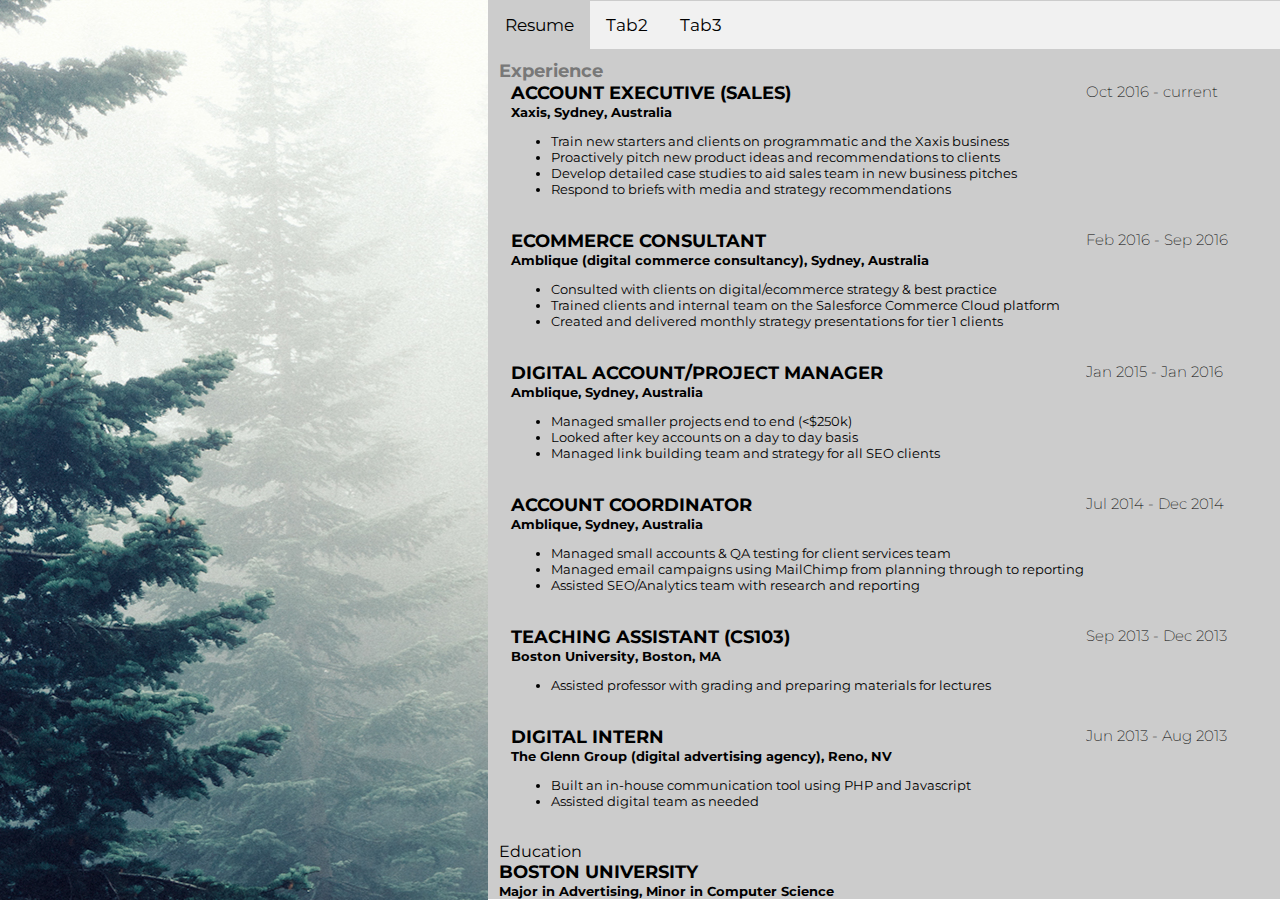
==== index.html @ 56df223a "added tabs and left fixed img" ====
<head>
  <link rel="stylesheet" type="text/css" href="css/tabstyle.css">
  <link href="https://fonts.googleapis.com/css?family=Montserrat:200,400" rel="stylesheet">
  <meta charset="utf-8">
  <!-- Always force latest IE rendering engine & Chrome Frame -->
  <meta http-equiv="X-UA-Compatible" content="IE=edge,chrome=1">

  <title>Lulu Yang</title>

  <meta http-equiv="cleartype" content="on">

  <!-- Responsive and mobile friendly stuff -->
  <meta name="HandheldFriendly" content="True">
  <meta name="MobileOptimized" content="320">
  <meta name="viewport" content="width=device-width, initial-scale=1.0">

  <!-- Stylesheets -->
  <link rel="stylesheet" href="css/col.css" media="all">
  <link rel="stylesheet" href="css/8cols.css" media="all">
  <link rel="stylesheet" href="css/style.css" media="all">
</head>

<body>

  <div class="col span_3_of_8">
  </div>

  <div class="col span_5_of_8">
    <ul class="tab">
      <li><a href="javascript:void(0)" class="tablinks" onclick="openCity(event, 'resume')" id="defaultOpen">Resume</a></li>
      <li><a href="javascript:void(0)" class="tablinks" onclick="openCity(event, 'social')">Tab2</a></li>
      <li><a href="javascript:void(0)" class="tablinks" onclick="openCity(event, 'about')">Tab3</a></li>
    </ul>

    <div id="resume" class="tabcontent">
      <h1>Experience</h1>
      <div class="col span_2_of_8">
        <span class="date">Oct 2016 - current</span>
      </div>
      <div class="col span_6_of_8">
        <h2>Account Executive (Sales)</h2>
        <h3><a href="https://www.xaxis.com">Xaxis</a>, Sydney, Australia</h3>
        <ul>
          <li>Train new starters and clients on programmatic and the Xaxis business</li>
          <li>Proactively pitch new product ideas and recommendations to clients</li>
          <li>Develop detailed case studies to aid sales team in new business pitches</li>
          <li>Respond to briefs with media and strategy recommendations</li>
        </ul>
      </div>

      <div id="social" class="tabcontent">
        <h3>Tab2</h3>
        <p>social is the capital of France.</p> 
      </div>

      <div id="about" class="tabcontent">
        <h3>Tab3</h3>
        <p>about is the capital of Japan.</p>
      </div>

      <div class="col span_2_of_8">
        <span class="date">Feb 2016 - Sep 2016</span>
      </div>
      <div class="col span_6_of_8">
        <h2>Ecommerce Consultant</h2>
        <h3><a href="http://amblique.com/">Amblique</a> (digital commerce consultancy), Sydney, Australia</h3>
        <ul>
          <li>Consulted with clients on digital/ecommerce strategy & best practice</li>
          <li>Trained clients and internal team on the Salesforce Commerce Cloud platform</li>
          <li>Created and delivered monthly strategy presentations for tier 1 clients</li>
        </ul>
      </div>

      <div class="col span_2_of_8">
        <span class="date">Jan 2015 - Jan 2016</span>
      </div>
      <div class="col span_6_of_8">
        <h2>Digital Account/Project Manager</h2>
        <h3><a href="http://amblique.com/">Amblique</a>, Sydney, Australia</h3>
        <ul>
          <li>Managed smaller projects end to end (<$250k)</li>
          <li>Looked after key accounts on a day to day basis</li>
          <li>Managed link building team and strategy for all SEO clients</li>
        </ul>
      </div>

      <div class="col span_2_of_8">
        <span class ="date">Jul 2014 - Dec 2014</span>
      </div>
      <div class="col span_6_of_8">
        <h2>Account Coordinator</h2>
        <h3><a href="http://amblique.com/">Amblique</a>, Sydney, Australia</h3>
        <ul>
          <li>Managed small accounts & QA testing for client services team</li>
          <li>Managed email campaigns using MailChimp from planning through to reporting</li>
          <li>Assisted SEO/Analytics team with research and reporting</li>
        </ul>
      </div>

      <div class="col span_2_of_8">
        <span class ="date">Sep 2013 - Dec 2013</span>
      </div>
      <div class="col span_6_of_8">
        <h2>Teaching Assistant (CS103)</h2>
        <h3>Boston University, Boston, MA</h3>
        <ul>
          <li>Assisted professor with grading and preparing materials for lectures</li>
        </ul>
      </div>

      <div class="col span_2_of_8">
        <span class ="date">Jun 2013 - Aug 2013 </span>
      </div>
      <div class="col span_6_of_8">
        <h2>Digital Intern</h2>
        <h3><a href="http://theglenngroup.com/">The Glenn Group</a> (digital advertising agency), Reno, NV</h3>
        <ul>
          <li>Built an in-house communication tool using PHP and Javascript</li>
          <li>Assisted digital team as needed</li>
        </ul>
      </div>

      Education
      <div class="col span_8_of_8">
        <h2>Boston University</h2>
        <h3>Major in Advertising, Minor in Computer Science</h3>
      </div>

    </div>
  </div>
  
  <script>
// Get the element with id="defaultOpen" and click on it
document.getElementById("defaultOpen").click();

function openCity(evt, cityName) {
    // Declare all variables
    var i, tabcontent, tablinks;

    // Get all elements with class="tabcontent" and hide them
    tabcontent = document.getElementsByClassName("tabcontent");
    for (i = 0; i < tabcontent.length; i++) {
      tabcontent[i].style.display = "none";
    }

    // Get all elements with class="tablinks" and remove the class "active"
    tablinks = document.getElementsByClassName("tablinks");
    for (i = 0; i < tablinks.length; i++) {
      tablinks[i].className = tablinks[i].className.replace(" active", "");
    }

    // Show the current tab, and add an "active" class to the link that opened the tab
    document.getElementById(cityName).style.display = "block";
    evt.currentTarget.className += " active";
  }
  </script>
</body>
---- css/tabstyle.css ----
/* Style the list */

.tab {
    margin:auto;
    position:fixed;
    width: 100%;
}

ul.tab {
    list-style-type: none;
    margin: 0;
    padding: 0;
    overflow: hidden;
    border: 1px solid #ccc;
    background-color: #f1f1f1;
}

/* Float the list items side by side */
ul.tab li {float: left;}

/* Style the links inside the list items */
ul.tab li a {
    display: inline-block;
    color: black;
    text-align: center;
    padding: 14px 16px;
    text-decoration: none;
    transition: 0.3s;
    font-size: 17px;
}

/* Change background color of links on hover */
ul.tab li a:hover {background-color: #ddd;}

/* Create an active/current tablink class */
ul.tab li a:focus, .active {background-color: #ccc;}

/* Style the tab content */
.tabcontent {
    display: none;
    border: 1px solid #ccc;
    border-top: none;
    margin: 60px 10px 10px 10px;
}
---- css/col.css ----
/*  SECTIONS  ============================================================================= */

.section {
	clear: both;
	padding: 0px;
	margin: 0px;
}

/*  GROUPING  ============================================================================= */


.group:before,
.group:after {
    content:"";
    display:table;
}
.group:after {
    clear:both;
}
.group {
    zoom:1; /* For IE 6/7 (trigger hasLayout) */
}

/*  GRID COLUMN SETUP   ==================================================================== */

.col {
	display: block;
	float:right;
}

.col:first-child { margin-left: 0; } /* all browsers except IE6 and lower */


/*  REMOVE MARGINS AS ALL GO FULL WIDTH AT 480 PIXELS */

@media only screen and (max-width: 768px) {
	.col { 
		margin: 0%;
	}
}
---- css/8cols.css ----
/*  GRID OF EIGHT   ============================================================================= */

	
.span_8_of_8 {
	width: 100%;
}

.span_7_of_8 {
	width: 87.3%; 
}

.span_6_of_8 {
	width: 74.6%; 
}

.span_5_of_8 {
	width: 61.9%; 
}

.span_4_of_8 {
	width: 49.2%; 
}

.span_3_of_8 {
	width: 38.1%;
}

.span_2_of_8 {
	width: 23.8%; 
}

.span_1_of_8 {
	width: 11.1%; 
}


/*  GO FULL WIDTH AT LESS THAN 480 PIXELS */

@media only screen and (max-width: 768px) {
	.span_8_of_8 {
		width: 100%; 
	}
	.span_7_of_8 {
		width: 100%; 
	}
	.span_6_of_8 {
		width: 100%; 
	}
	.span_5_of_8 {
		width: 100%; 
	}
	.span_4_of_8 {
		width: 100%; 
	}
	.span_3_of_8 {
		width: 100%; 
	}
	.span_2_of_8 {
		width: 100%; 
	}
	.span_1_of_8 {
		width: 100%; 
	}
}
---- css/style.css ----
html {
		box-sizing: border-box;
	}

	*, *:before, *:after {
		box-sizing: inherit;
	}

	body {
		font-family: 'Montserrat', sans-serif;
		margin:0;
	}

	h1 {
		font-size: 18px;
		color: #787878;
		margin: 0 0 0 0;
	}

	h2 {
		font-size: 18px;
		text-transform: uppercase;
		padding: 0;
		margin: 0;
	}

	h3 {
		font-size: 13px;
		padding: 0;
		margin: 0;
	}

	span.date {
		font-weight: 200;
		font-size: 15px;
	}

	.row { width 100%; }

	ul {
		font-size: 13px;
	}

	a,a:visited {
		color:#000;
		text-decoration: none;
	}

	a:hover {
		color: #E69739;
	}

	.col {
		background: #ccc;
	} 
	
	div.col.span_6_of_8 {
		margin-bottom: 20px;
	}

	div.col.span_3_of_8 {
		position: fixed;
		height: 100vh;
		background-image: url(forest.jpg);
	}

	@media only screen and (max-width: 768px) {
		div.col.span_3_of_8 {
			position: static;
			height: 50vh;
			background-image: url(forest.jpg);
		}

		div.col.span_2_of_8 {
			float: right;
		}

		.tab {
			position:absolute;
		}

	}
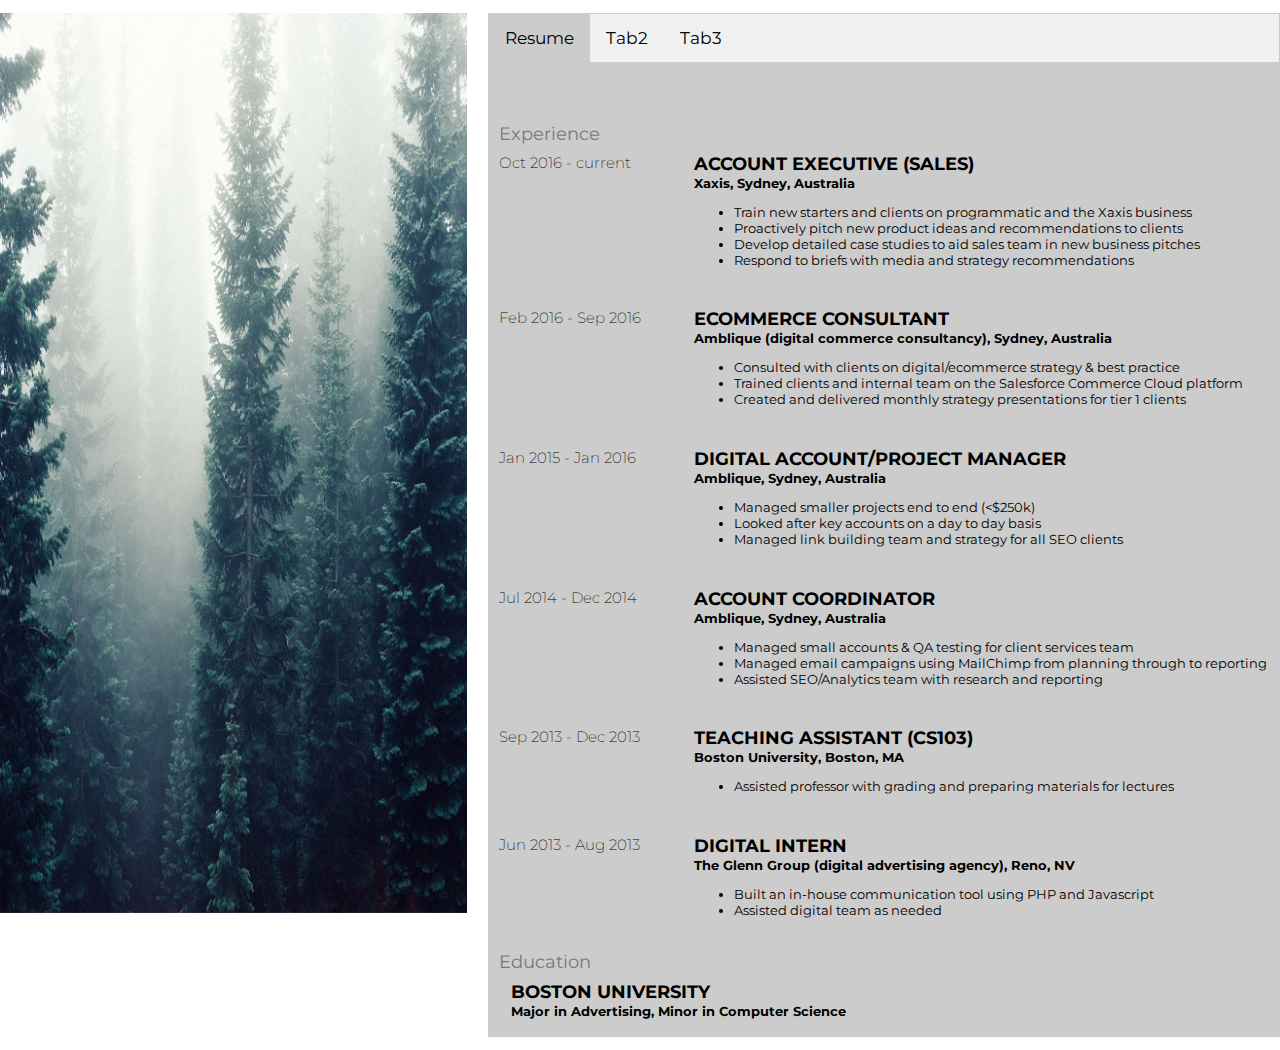
==== commit f621d037: "- Removed duplicate 8cols.css - Added the 'section group' to new divs to wrap the columns with "row"" ====
--- a/index.html
+++ b/index.html
@@ -22,109 +22,137 @@
 
 <body>
 
-  <div class="col span_3_of_8">
-  </div>
+  <div class="section group">
+    <div class="col span_3_of_8">
+      <div class="fixed-content">
+        <img class="fixed-content" src="css/forest.jpg">
+      </div>
+    </div>
 
-  <div class="col span_5_of_8">
-    <ul class="tab">
-      <li><a href="javascript:void(0)" class="tablinks" onclick="openCity(event, 'resume')" id="defaultOpen">Resume</a></li>
-      <li><a href="javascript:void(0)" class="tablinks" onclick="openCity(event, 'social')">Tab2</a></li>
-      <li><a href="javascript:void(0)" class="tablinks" onclick="openCity(event, 'about')">Tab3</a></li>
-    </ul>
 
-    <div id="resume" class="tabcontent">
-      <h1>Experience</h1>
-      <div class="col span_2_of_8">
-        <span class="date">Oct 2016 - current</span>
-      </div>
-      <div class="col span_6_of_8">
-        <h2>Account Executive (Sales)</h2>
-        <h3><a href="https://www.xaxis.com">Xaxis</a>, Sydney, Australia</h3>
-        <ul>
-          <li>Train new starters and clients on programmatic and the Xaxis business</li>
-          <li>Proactively pitch new product ideas and recommendations to clients</li>
-          <li>Develop detailed case studies to aid sales team in new business pitches</li>
-          <li>Respond to briefs with media and strategy recommendations</li>
+    <div class="col span_5_of_8">
+      <div class="section group">
+        <ul class="tab">
+          <li><a href="javascript:void(0)" class="tablinks" onclick="openCity(event, 'resume')" id="defaultOpen">Resume</a></li>
+          <li><a href="javascript:void(0)" class="tablinks" onclick="openCity(event, 'social')">Tab2</a></li>
+          <li><a href="javascript:void(0)" class="tablinks" onclick="openCity(event, 'about')">Tab3</a></li>
         </ul>
       </div>
 
-      <div id="social" class="tabcontent">
-        <h3>Tab2</h3>
-        <p>social is the capital of France.</p> 
+      <div id="resume" class="tabcontent">
+
+        <div class="section group">
+          <span class="heading">Experience</span>
+        </div>
+
+        <div class="section group">
+          <div class="col span_2_of_8">
+            <span class="date">Oct 2016 - current</span>
+          </div>
+          <div class="col span_6_of_8">
+            <h2>Account Executive (Sales)</h2>
+            <h3><a href="https://www.xaxis.com">Xaxis</a>, Sydney, Australia</h3>
+            <ul>
+              <li>Train new starters and clients on programmatic and the Xaxis business</li>
+              <li>Proactively pitch new product ideas and recommendations to clients</li>
+              <li>Develop detailed case studies to aid sales team in new business pitches</li>
+              <li>Respond to briefs with media and strategy recommendations</li>
+            </ul>
+          </div>
+        </div>
+
+        <div class="section group">
+          <div class="col span_2_of_8">
+            <span class="date">Feb 2016 - Sep 2016</span>
+          </div>
+          <div class="col span_6_of_8">
+            <h2>Ecommerce Consultant</h2>
+            <h3><a href="http://amblique.com/">Amblique</a> (digital commerce consultancy), Sydney, Australia</h3>
+            <ul>
+              <li>Consulted with clients on digital/ecommerce strategy & best practice</li>
+              <li>Trained clients and internal team on the Salesforce Commerce Cloud platform</li>
+              <li>Created and delivered monthly strategy presentations for tier 1 clients</li>
+            </ul>
+          </div>
+        </div>
+
+        <div class="section group">
+          <div class="col span_2_of_8">
+            <span class="date">Jan 2015 - Jan 2016</span>
+          </div>
+          <div class="col span_6_of_8">
+            <h2>Digital Account/Project Manager</h2>
+            <h3><a href="http://amblique.com/">Amblique</a>, Sydney, Australia</h3>
+            <ul>
+              <li>Managed smaller projects end to end (<$250k)</li>
+              <li>Looked after key accounts on a day to day basis</li>
+              <li>Managed link building team and strategy for all SEO clients</li>
+            </ul>
+          </div>
+        </div>
+
+        <div class="section group">
+          <div class="col span_2_of_8">
+            <span class ="date">Jul 2014 - Dec 2014</span>
+          </div>
+          <div class="col span_6_of_8">
+            <h2>Account Coordinator</h2>
+            <h3><a href="http://amblique.com/">Amblique</a>, Sydney, Australia</h3>
+            <ul>
+              <li>Managed small accounts & QA testing for client services team</li>
+              <li>Managed email campaigns using MailChimp from planning through to reporting</li>
+              <li>Assisted SEO/Analytics team with research and reporting</li>
+            </ul>
+          </div>
+        </div>
+
+        <div class="section group">
+          <div class="col span_2_of_8">
+            <span class ="date">Sep 2013 - Dec 2013</span>
+          </div>
+          <div class="col span_6_of_8">
+            <h2>Teaching Assistant (CS103)</h2>
+            <h3>Boston University, Boston, MA</h3>
+            <ul>
+              <li>Assisted professor with grading and preparing materials for lectures</li>
+            </ul>
+          </div>
+        </div>
+
+        <div class="section group">
+          <div class="col span_2_of_8">
+            <span class ="date">Jun 2013 - Aug 2013 </span>
+          </div>
+          <div class="col span_6_of_8">
+            <h2>Digital Intern</h2>
+            <h3><a href="http://theglenngroup.com/">The Glenn Group</a> (digital advertising agency), Reno, NV</h3>
+            <ul>
+              <li>Built an in-house communication tool using PHP and Javascript</li>
+              <li>Assisted digital team as needed</li>
+            </ul>
+          </div
+        </div>
+
+         <div class="section group">
+          <span class="heading">Education</span>
+          <div class="col span_8_of_8">
+            <h2>Boston University</h2>
+            <h3>Major in Advertising, Minor in Computer Science</h3>
+          </div>
+        </div>
+
       </div>
+  	
+  	
+  	  <div id="social" class="section group tabcontent">
+    		<h3>Tab2</h3>
+    		<p>social is the capital of France.</p> 
+  	  </div>
 
-      <div id="about" class="tabcontent">
-        <h3>Tab3</h3>
-        <p>about is the capital of Japan.</p>
-      </div>
-
-      <div class="col span_2_of_8">
-        <span class="date">Feb 2016 - Sep 2016</span>
-      </div>
-      <div class="col span_6_of_8">
-        <h2>Ecommerce Consultant</h2>
-        <h3><a href="http://amblique.com/">Amblique</a> (digital commerce consultancy), Sydney, Australia</h3>
-        <ul>
-          <li>Consulted with clients on digital/ecommerce strategy & best practice</li>
-          <li>Trained clients and internal team on the Salesforce Commerce Cloud platform</li>
-          <li>Created and delivered monthly strategy presentations for tier 1 clients</li>
-        </ul>
-      </div>
-
-      <div class="col span_2_of_8">
-        <span class="date">Jan 2015 - Jan 2016</span>
-      </div>
-      <div class="col span_6_of_8">
-        <h2>Digital Account/Project Manager</h2>
-        <h3><a href="http://amblique.com/">Amblique</a>, Sydney, Australia</h3>
-        <ul>
-          <li>Managed smaller projects end to end (<$250k)</li>
-          <li>Looked after key accounts on a day to day basis</li>
-          <li>Managed link building team and strategy for all SEO clients</li>
-        </ul>
-      </div>
-
-      <div class="col span_2_of_8">
-        <span class ="date">Jul 2014 - Dec 2014</span>
-      </div>
-      <div class="col span_6_of_8">
-        <h2>Account Coordinator</h2>
-        <h3><a href="http://amblique.com/">Amblique</a>, Sydney, Australia</h3>
-        <ul>
-          <li>Managed small accounts & QA testing for client services team</li>
-          <li>Managed email campaigns using MailChimp from planning through to reporting</li>
-          <li>Assisted SEO/Analytics team with research and reporting</li>
-        </ul>
-      </div>
-
-      <div class="col span_2_of_8">
-        <span class ="date">Sep 2013 - Dec 2013</span>
-      </div>
-      <div class="col span_6_of_8">
-        <h2>Teaching Assistant (CS103)</h2>
-        <h3>Boston University, Boston, MA</h3>
-        <ul>
-          <li>Assisted professor with grading and preparing materials for lectures</li>
-        </ul>
-      </div>
-
-      <div class="col span_2_of_8">
-        <span class ="date">Jun 2013 - Aug 2013 </span>
-      </div>
-      <div class="col span_6_of_8">
-        <h2>Digital Intern</h2>
-        <h3><a href="http://theglenngroup.com/">The Glenn Group</a> (digital advertising agency), Reno, NV</h3>
-        <ul>
-          <li>Built an in-house communication tool using PHP and Javascript</li>
-          <li>Assisted digital team as needed</li>
-        </ul>
-      </div>
-
-      Education
-      <div class="col span_8_of_8">
-        <h2>Boston University</h2>
-        <h3>Major in Advertising, Minor in Computer Science</h3>
-      </div>
+  	  <div id="about" class="section group tabcontent">
+    		<h3>Tab3</h3>
+    		<p>about is the capital of Japan.</p>
+  	  </div>
 
     </div>
   </div>
--- a/css/col.css
+++ b/css/col.css
@@ -26,16 +26,17 @@
 
 .col {
 	display: block;
-	float:right;
+	float:left;
+	margin: 1% 0 1% 1.6%;
 }
 
 .col:first-child { margin-left: 0; } /* all browsers except IE6 and lower */
 
 
-/*  REMOVE MARGINS AS ALL GO FULL WIDTH AT 480 PIXELS */
+/*  REMOVE MARGINS AS ALL GO FULL WIDTH AT 768 PIXELS */
 
 @media only screen and (max-width: 768px) {
 	.col { 
-		margin: 0%;
+		margin: 1% 0 1% 0%;
 	}
 }--- a/css/8cols.css
+++ b/css/8cols.css
@@ -22,7 +22,7 @@
 }
 
 .span_3_of_8 {
-	width: 38.1%;
+	width: 36.5%;
 }
 
 .span_2_of_8 {
@@ -34,7 +34,7 @@
 }
 
 
-/*  GO FULL WIDTH AT LESS THAN 480 PIXELS */
+/*  GO FULL WIDTH AT LESS THAN 768 PIXELS */
 
 @media only screen and (max-width: 768px) {
 	.span_8_of_8 {
--- a/css/style.css
+++ b/css/style.css
@@ -11,7 +11,7 @@
 		margin:0;
 	}
 
-	h1 {
+	.heading {
 		font-size: 18px;
 		color: #787878;
 		margin: 0 0 0 0;
@@ -58,17 +58,19 @@
 		margin-bottom: 20px;
 	}
 
-	div.col.span_3_of_8 {
-		position: fixed;
+	.fixed-content { 
+		position: fixed; 
+		width: 36.5%;
 		height: 100vh;
-		background-image: url(forest.jpg);
 	}
 
+	.tab { position:relative; }
+
 	@media only screen and (max-width: 768px) {
-		div.col.span_3_of_8 {
+		.fixed-content {
 			position: static;
 			height: 50vh;
-			background-image: url(forest.jpg);
+			width: 100%;
 		}
 
 		div.col.span_2_of_8 {
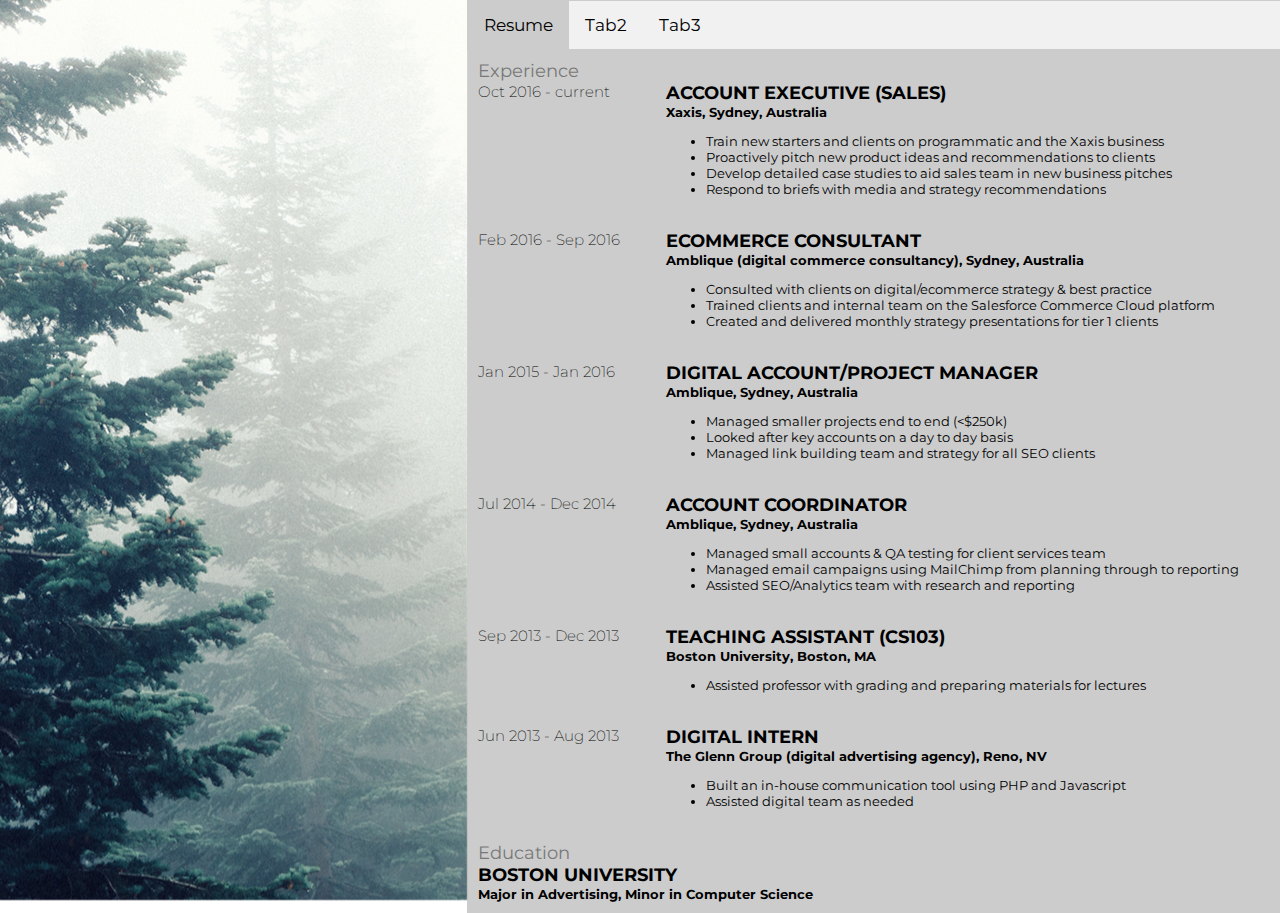
==== commit 8bae630f: "- Removed margins and overriding the grid width for col spans of 3 and 8 so content covers entire pa" ====
--- a/index.html
+++ b/index.html
@@ -24,9 +24,8 @@
 
   <div class="section group">
     <div class="col span_3_of_8">
-      <div class="fixed-content">
-        <img class="fixed-content" src="css/forest.jpg">
-      </div>
+	  <div style="padding:0.1px;"></div>	
+      <div class="fixed-content"></div>
     </div>
 
 
--- a/css/style.css
+++ b/css/style.css
@@ -52,9 +52,18 @@
 
 	.col {
 		background: #ccc;
+		margin: 0;
 	} 
 	
-	div.col.span_6_of_8 {
+	.col.span_3_of_8 {
+		width: 36.5%;
+	}
+	
+	.col.span_5_of_8 {
+		width: 63.5%;;
+	}
+	
+	.col.span_6_of_8 {
 		margin-bottom: 20px;
 	}
 
@@ -62,23 +71,16 @@
 		position: fixed; 
 		width: 36.5%;
 		height: 100vh;
+		background-image: url('forest.jpg');
 	}
-
-	.tab { position:relative; }
 
 	@media only screen and (max-width: 768px) {
 		.fixed-content {
-			position: static;
+			
 			height: 50vh;
 			width: 100%;
+			background-image: url('forest.jpg');
 		}
 
-		div.col.span_2_of_8 {
-			float: right;
-		}
-
-		.tab {
-			position:absolute;
-		}
-
+		.tab { position:relative; }
 	}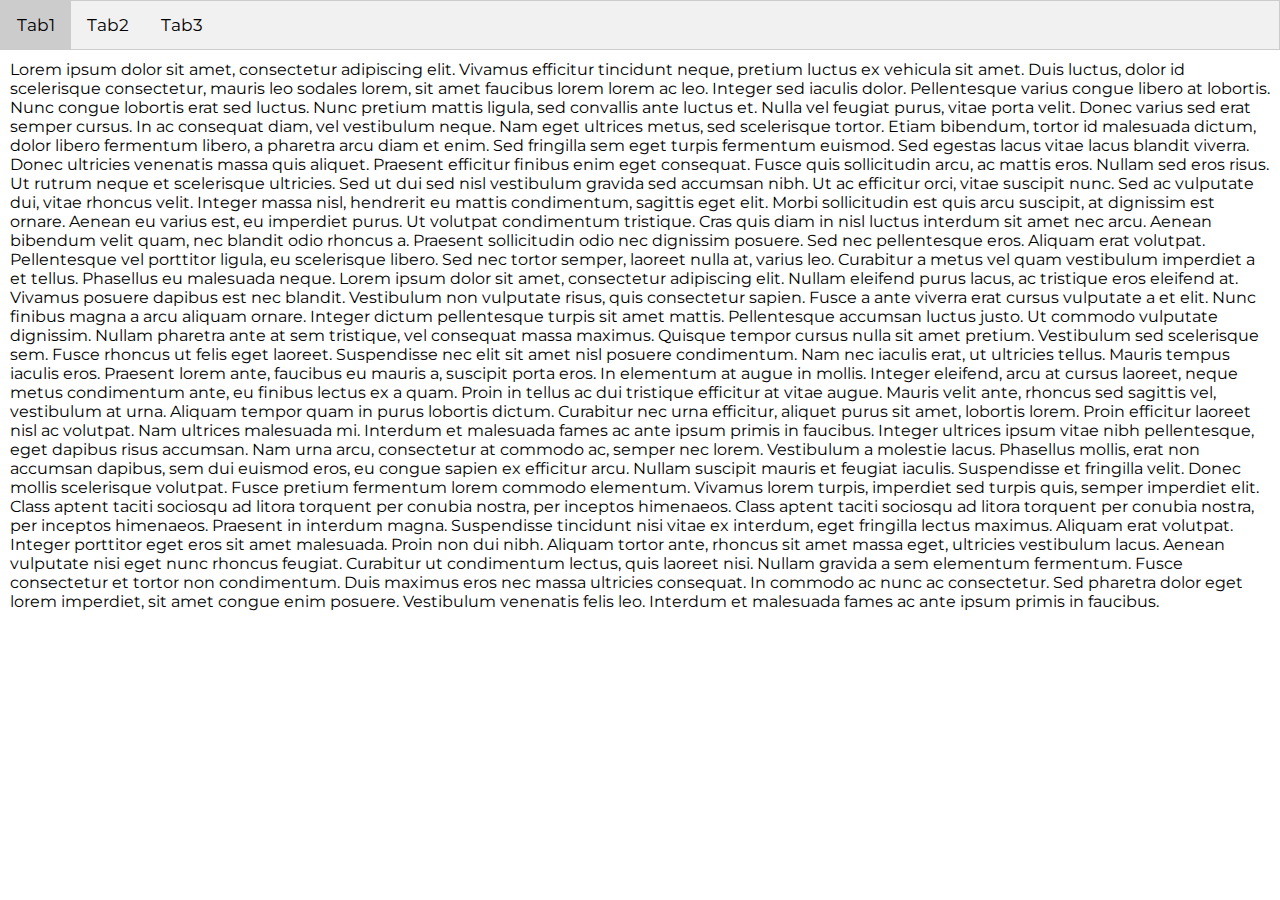
==== commit a5f81abf: "removed responsive grid" ====
--- a/index.html
+++ b/index.html
@@ -1,11 +1,9 @@
 <head>
-  <link rel="stylesheet" type="text/css" href="css/tabstyle.css">
+  <title>Lulu Yang</title>
   <link href="https://fonts.googleapis.com/css?family=Montserrat:200,400" rel="stylesheet">
   <meta charset="utf-8">
   <!-- Always force latest IE rendering engine & Chrome Frame -->
   <meta http-equiv="X-UA-Compatible" content="IE=edge,chrome=1">
-
-  <title>Lulu Yang</title>
 
   <meta http-equiv="cleartype" content="on">
 
@@ -15,147 +13,55 @@
   <meta name="viewport" content="width=device-width, initial-scale=1.0">
 
   <!-- Stylesheets -->
-  <link rel="stylesheet" href="css/col.css" media="all">
-  <link rel="stylesheet" href="css/8cols.css" media="all">
+  <link rel="stylesheet" type="text/css" href="css/tabstyle.css">
   <link rel="stylesheet" href="css/style.css" media="all">
 </head>
 
 <body>
-
-  <div class="section group">
-    <div class="col span_3_of_8">
-	  <div style="padding:0.1px;"></div>	
-      <div class="fixed-content"></div>
+  <div class="container">
+    <div class="fixed-content-left">
     </div>
 
-
-    <div class="col span_5_of_8">
-      <div class="section group">
-        <ul class="tab">
-          <li><a href="javascript:void(0)" class="tablinks" onclick="openCity(event, 'resume')" id="defaultOpen">Resume</a></li>
-          <li><a href="javascript:void(0)" class="tablinks" onclick="openCity(event, 'social')">Tab2</a></li>
-          <li><a href="javascript:void(0)" class="tablinks" onclick="openCity(event, 'about')">Tab3</a></li>
-        </ul>
-      </div>
+    <div class="content-right">
+      <ul class="tab">
+        <li><a href="javascript:void(0)" class="tablinks" onclick="openCity(event, 'resume')" id="defaultOpen">Tab1</a></li>
+        <li><a href="javascript:void(0)" class="tablinks" onclick="openCity(event, 'social')">Tab2</a></li>
+        <li><a href="javascript:void(0)" class="tablinks" onclick="openCity(event, 'about')">Tab3</a></li>
+      </ul>
 
       <div id="resume" class="tabcontent">
 
-        <div class="section group">
-          <span class="heading">Experience</span>
-        </div>
+        Lorem ipsum dolor sit amet, consectetur adipiscing elit. Vivamus efficitur tincidunt neque, pretium luctus ex vehicula sit amet. Duis luctus, dolor id scelerisque consectetur, mauris leo sodales lorem, sit amet faucibus lorem lorem ac leo. Integer sed iaculis dolor. Pellentesque varius congue libero at lobortis. Nunc congue lobortis erat sed luctus. Nunc pretium mattis ligula, sed convallis ante luctus et. Nulla vel feugiat purus, vitae porta velit. Donec varius sed erat semper cursus. In ac consequat diam, vel vestibulum neque. Nam eget ultrices metus, sed scelerisque tortor. Etiam bibendum, tortor id malesuada dictum, dolor libero fermentum libero, a pharetra arcu diam et enim. Sed fringilla sem eget turpis fermentum euismod. Sed egestas lacus vitae lacus blandit viverra. Donec ultricies venenatis massa quis aliquet.
 
-        <div class="section group">
-          <div class="col span_2_of_8">
-            <span class="date">Oct 2016 - current</span>
-          </div>
-          <div class="col span_6_of_8">
-            <h2>Account Executive (Sales)</h2>
-            <h3><a href="https://www.xaxis.com">Xaxis</a>, Sydney, Australia</h3>
-            <ul>
-              <li>Train new starters and clients on programmatic and the Xaxis business</li>
-              <li>Proactively pitch new product ideas and recommendations to clients</li>
-              <li>Develop detailed case studies to aid sales team in new business pitches</li>
-              <li>Respond to briefs with media and strategy recommendations</li>
-            </ul>
-          </div>
-        </div>
+        Praesent efficitur finibus enim eget consequat. Fusce quis sollicitudin arcu, ac mattis eros. Nullam sed eros risus. Ut rutrum neque et scelerisque ultricies. Sed ut dui sed nisl vestibulum gravida sed accumsan nibh. Ut ac efficitur orci, vitae suscipit nunc. Sed ac vulputate dui, vitae rhoncus velit.
 
-        <div class="section group">
-          <div class="col span_2_of_8">
-            <span class="date">Feb 2016 - Sep 2016</span>
-          </div>
-          <div class="col span_6_of_8">
-            <h2>Ecommerce Consultant</h2>
-            <h3><a href="http://amblique.com/">Amblique</a> (digital commerce consultancy), Sydney, Australia</h3>
-            <ul>
-              <li>Consulted with clients on digital/ecommerce strategy & best practice</li>
-              <li>Trained clients and internal team on the Salesforce Commerce Cloud platform</li>
-              <li>Created and delivered monthly strategy presentations for tier 1 clients</li>
-            </ul>
-          </div>
-        </div>
+        Integer massa nisl, hendrerit eu mattis condimentum, sagittis eget elit. Morbi sollicitudin est quis arcu suscipit, at dignissim est ornare. Aenean eu varius est, eu imperdiet purus. Ut volutpat condimentum tristique. Cras quis diam in nisl luctus interdum sit amet nec arcu. Aenean bibendum velit quam, nec blandit odio rhoncus a. Praesent sollicitudin odio nec dignissim posuere. Sed nec pellentesque eros. Aliquam erat volutpat. Pellentesque vel porttitor ligula, eu scelerisque libero. Sed nec tortor semper, laoreet nulla at, varius leo. Curabitur a metus vel quam vestibulum imperdiet a et tellus. Phasellus eu malesuada neque. Lorem ipsum dolor sit amet, consectetur adipiscing elit. Nullam eleifend purus lacus, ac tristique eros eleifend at.
 
-        <div class="section group">
-          <div class="col span_2_of_8">
-            <span class="date">Jan 2015 - Jan 2016</span>
-          </div>
-          <div class="col span_6_of_8">
-            <h2>Digital Account/Project Manager</h2>
-            <h3><a href="http://amblique.com/">Amblique</a>, Sydney, Australia</h3>
-            <ul>
-              <li>Managed smaller projects end to end (<$250k)</li>
-              <li>Looked after key accounts on a day to day basis</li>
-              <li>Managed link building team and strategy for all SEO clients</li>
-            </ul>
-          </div>
-        </div>
+        Vivamus posuere dapibus est nec blandit. Vestibulum non vulputate risus, quis consectetur sapien. Fusce a ante viverra erat cursus vulputate a et elit. Nunc finibus magna a arcu aliquam ornare. Integer dictum pellentesque turpis sit amet mattis. Pellentesque accumsan luctus justo. Ut commodo vulputate dignissim. Nullam pharetra ante at sem tristique, vel consequat massa maximus. Quisque tempor cursus nulla sit amet pretium. Vestibulum sed scelerisque sem.
 
-        <div class="section group">
-          <div class="col span_2_of_8">
-            <span class ="date">Jul 2014 - Dec 2014</span>
-          </div>
-          <div class="col span_6_of_8">
-            <h2>Account Coordinator</h2>
-            <h3><a href="http://amblique.com/">Amblique</a>, Sydney, Australia</h3>
-            <ul>
-              <li>Managed small accounts & QA testing for client services team</li>
-              <li>Managed email campaigns using MailChimp from planning through to reporting</li>
-              <li>Assisted SEO/Analytics team with research and reporting</li>
-            </ul>
-          </div>
-        </div>
+        Fusce rhoncus ut felis eget laoreet. Suspendisse nec elit sit amet nisl posuere condimentum. Nam nec iaculis erat, ut ultricies tellus. Mauris tempus iaculis eros. Praesent lorem ante, faucibus eu mauris a, suscipit porta eros. In elementum at augue in mollis. Integer eleifend, arcu at cursus laoreet, neque metus condimentum ante, eu finibus lectus ex a quam.
 
-        <div class="section group">
-          <div class="col span_2_of_8">
-            <span class ="date">Sep 2013 - Dec 2013</span>
-          </div>
-          <div class="col span_6_of_8">
-            <h2>Teaching Assistant (CS103)</h2>
-            <h3>Boston University, Boston, MA</h3>
-            <ul>
-              <li>Assisted professor with grading and preparing materials for lectures</li>
-            </ul>
-          </div>
-        </div>
+        Proin in tellus ac dui tristique efficitur at vitae augue. Mauris velit ante, rhoncus sed sagittis vel, vestibulum at urna. Aliquam tempor quam in purus lobortis dictum. Curabitur nec urna efficitur, aliquet purus sit amet, lobortis lorem. Proin efficitur laoreet nisl ac volutpat. Nam ultrices malesuada mi. Interdum et malesuada fames ac ante ipsum primis in faucibus. Integer ultrices ipsum vitae nibh pellentesque, eget dapibus risus accumsan.
 
-        <div class="section group">
-          <div class="col span_2_of_8">
-            <span class ="date">Jun 2013 - Aug 2013 </span>
-          </div>
-          <div class="col span_6_of_8">
-            <h2>Digital Intern</h2>
-            <h3><a href="http://theglenngroup.com/">The Glenn Group</a> (digital advertising agency), Reno, NV</h3>
-            <ul>
-              <li>Built an in-house communication tool using PHP and Javascript</li>
-              <li>Assisted digital team as needed</li>
-            </ul>
-          </div
-        </div>
+        Nam urna arcu, consectetur at commodo ac, semper nec lorem. Vestibulum a molestie lacus. Phasellus mollis, erat non accumsan dapibus, sem dui euismod eros, eu congue sapien ex efficitur arcu. Nullam suscipit mauris et feugiat iaculis. Suspendisse et fringilla velit. Donec mollis scelerisque volutpat. Fusce pretium fermentum lorem commodo elementum. Vivamus lorem turpis, imperdiet sed turpis quis, semper imperdiet elit. Class aptent taciti sociosqu ad litora torquent per conubia nostra, per inceptos himenaeos. Class aptent taciti sociosqu ad litora torquent per conubia nostra, per inceptos himenaeos.
 
-         <div class="section group">
-          <span class="heading">Education</span>
-          <div class="col span_8_of_8">
-            <h2>Boston University</h2>
-            <h3>Major in Advertising, Minor in Computer Science</h3>
-          </div>
-        </div>
+        Praesent in interdum magna. Suspendisse tincidunt nisi vitae ex interdum, eget fringilla lectus maximus. Aliquam erat volutpat. Integer porttitor eget eros sit amet malesuada. Proin non dui nibh. Aliquam tortor ante, rhoncus sit amet massa eget, ultricies vestibulum lacus. Aenean vulputate nisi eget nunc rhoncus feugiat. Curabitur ut condimentum lectus, quis laoreet nisi. Nullam gravida a sem elementum fermentum. Fusce consectetur et tortor non condimentum. Duis maximus eros nec massa ultricies consequat. In commodo ac nunc ac consectetur. Sed pharetra dolor eget lorem imperdiet, sit amet congue enim posuere. Vestibulum venenatis felis leo. Interdum et malesuada fames ac ante ipsum primis in faucibus.
 
       </div>
-  	
-  	
-  	  <div id="social" class="section group tabcontent">
-    		<h3>Tab2</h3>
-    		<p>social is the capital of France.</p> 
-  	  </div>
 
-  	  <div id="about" class="section group tabcontent">
-    		<h3>Tab3</h3>
-    		<p>about is the capital of Japan.</p>
-  	  </div>
+      <div id="social" class="tabcontent">
+        <h3>Tab2</h3>
+        <p>social is the capital of France.</p> 
+      </div>
 
+      <div id="about" class="tabcontent">
+        <h3>Tab3</h3>
+        <p>about is the capital of Japan.</p>
+      </div>
     </div>
+
   </div>
-  
+
   <script>
 // Get the element with id="defaultOpen" and click on it
 document.getElementById("defaultOpen").click();
@@ -180,5 +86,5 @@
     document.getElementById(cityName).style.display = "block";
     evt.currentTarget.className += " active";
   }
-  </script>
+</script>
 </body>--- a/css/tabstyle.css
+++ b/css/tabstyle.css
@@ -1,8 +1,7 @@
 /* Style the list */
 
 .tab {
-    margin:auto;
-    position:fixed;
+    margin:0px;
     width: 100%;
 }
 
@@ -38,7 +37,6 @@
 /* Style the tab content */
 .tabcontent {
     display: none;
-    border: 1px solid #ccc;
-    border-top: none;
-    margin: 60px 10px 10px 10px;
+    border: none;
+    margin: 10px;
 }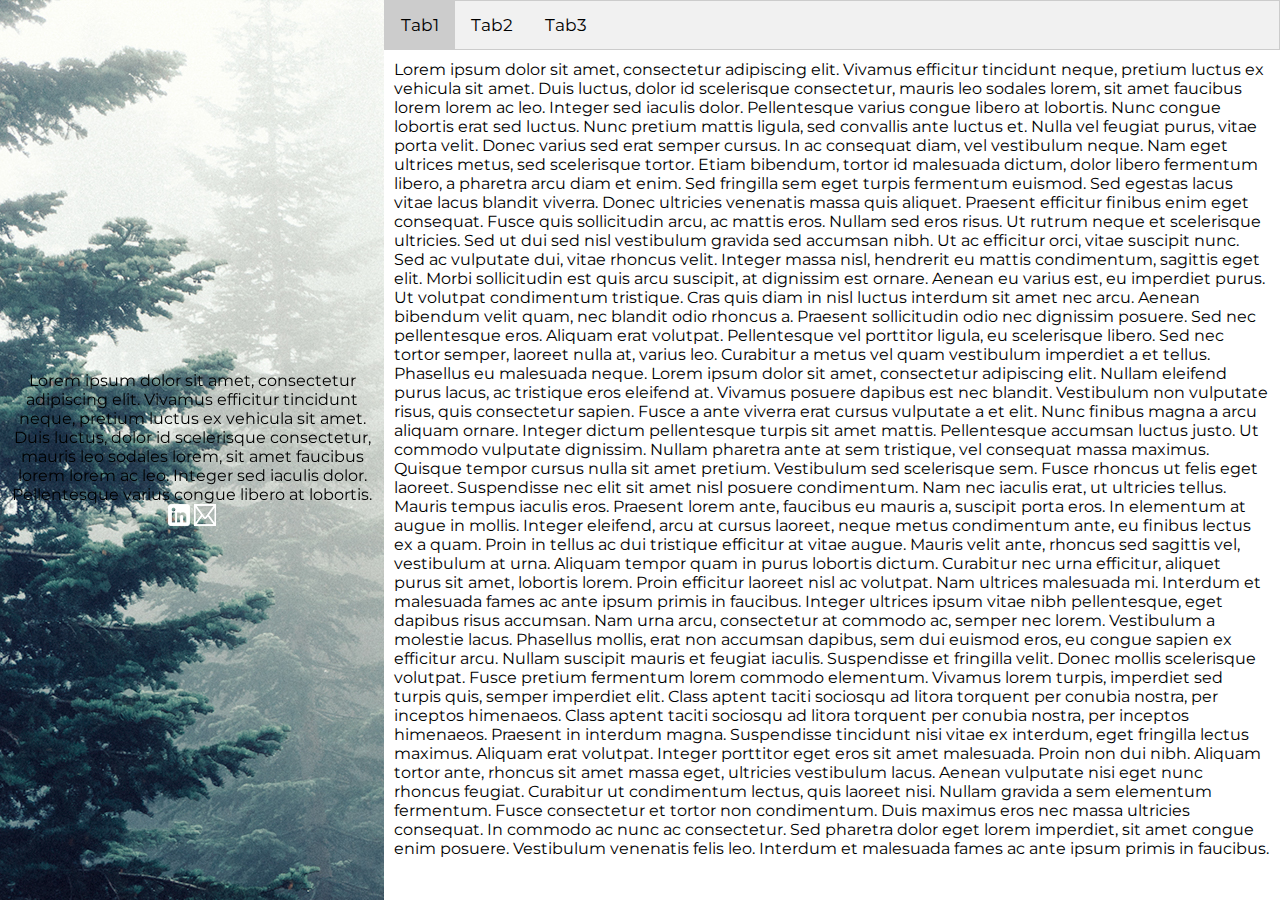
==== commit eacbe717: "added responsive icons" ====
--- a/index.html
+++ b/index.html
@@ -20,49 +20,64 @@
 <body>
   <div class="container">
     <div class="fixed-content-left">
+      <div class="summary-centre-left">
+       Lorem ipsum dolor sit amet, consectetur adipiscing elit. Vivamus efficitur tincidunt neque, pretium luctus ex vehicula sit amet. Duis luctus, dolor id scelerisque consectetur, mauris leo sodales lorem, sit amet faucibus lorem lorem ac leo. Integer sed iaculis dolor. Pellentesque varius congue libero at lobortis.
+       <div class="logos-left">
+
+         <a href="#">
+           <img src="logos/linkedin.png" class="logo-linkedin">
+         </a>
+
+
+         <a href="#">
+           <img src="logos/email.png" class="logo-mail">
+         </a>
+
+       </div>
+     </div>
+   </div>
+
+   <div class="content-right">
+    <ul class="tab">
+      <li><a href="javascript:void(0)" class="tablinks" onclick="openCity(event, 'resume')" id="defaultOpen">Tab1</a></li>
+      <li><a href="javascript:void(0)" class="tablinks" onclick="openCity(event, 'social')">Tab2</a></li>
+      <li><a href="javascript:void(0)" class="tablinks" onclick="openCity(event, 'about')">Tab3</a></li>
+    </ul>
+
+    <div id="resume" class="tabcontent">
+
+      Lorem ipsum dolor sit amet, consectetur adipiscing elit. Vivamus efficitur tincidunt neque, pretium luctus ex vehicula sit amet. Duis luctus, dolor id scelerisque consectetur, mauris leo sodales lorem, sit amet faucibus lorem lorem ac leo. Integer sed iaculis dolor. Pellentesque varius congue libero at lobortis. Nunc congue lobortis erat sed luctus. Nunc pretium mattis ligula, sed convallis ante luctus et. Nulla vel feugiat purus, vitae porta velit. Donec varius sed erat semper cursus. In ac consequat diam, vel vestibulum neque. Nam eget ultrices metus, sed scelerisque tortor. Etiam bibendum, tortor id malesuada dictum, dolor libero fermentum libero, a pharetra arcu diam et enim. Sed fringilla sem eget turpis fermentum euismod. Sed egestas lacus vitae lacus blandit viverra. Donec ultricies venenatis massa quis aliquet.
+
+      Praesent efficitur finibus enim eget consequat. Fusce quis sollicitudin arcu, ac mattis eros. Nullam sed eros risus. Ut rutrum neque et scelerisque ultricies. Sed ut dui sed nisl vestibulum gravida sed accumsan nibh. Ut ac efficitur orci, vitae suscipit nunc. Sed ac vulputate dui, vitae rhoncus velit.
+
+      Integer massa nisl, hendrerit eu mattis condimentum, sagittis eget elit. Morbi sollicitudin est quis arcu suscipit, at dignissim est ornare. Aenean eu varius est, eu imperdiet purus. Ut volutpat condimentum tristique. Cras quis diam in nisl luctus interdum sit amet nec arcu. Aenean bibendum velit quam, nec blandit odio rhoncus a. Praesent sollicitudin odio nec dignissim posuere. Sed nec pellentesque eros. Aliquam erat volutpat. Pellentesque vel porttitor ligula, eu scelerisque libero. Sed nec tortor semper, laoreet nulla at, varius leo. Curabitur a metus vel quam vestibulum imperdiet a et tellus. Phasellus eu malesuada neque. Lorem ipsum dolor sit amet, consectetur adipiscing elit. Nullam eleifend purus lacus, ac tristique eros eleifend at.
+
+      Vivamus posuere dapibus est nec blandit. Vestibulum non vulputate risus, quis consectetur sapien. Fusce a ante viverra erat cursus vulputate a et elit. Nunc finibus magna a arcu aliquam ornare. Integer dictum pellentesque turpis sit amet mattis. Pellentesque accumsan luctus justo. Ut commodo vulputate dignissim. Nullam pharetra ante at sem tristique, vel consequat massa maximus. Quisque tempor cursus nulla sit amet pretium. Vestibulum sed scelerisque sem.
+
+      Fusce rhoncus ut felis eget laoreet. Suspendisse nec elit sit amet nisl posuere condimentum. Nam nec iaculis erat, ut ultricies tellus. Mauris tempus iaculis eros. Praesent lorem ante, faucibus eu mauris a, suscipit porta eros. In elementum at augue in mollis. Integer eleifend, arcu at cursus laoreet, neque metus condimentum ante, eu finibus lectus ex a quam.
+
+      Proin in tellus ac dui tristique efficitur at vitae augue. Mauris velit ante, rhoncus sed sagittis vel, vestibulum at urna. Aliquam tempor quam in purus lobortis dictum. Curabitur nec urna efficitur, aliquet purus sit amet, lobortis lorem. Proin efficitur laoreet nisl ac volutpat. Nam ultrices malesuada mi. Interdum et malesuada fames ac ante ipsum primis in faucibus. Integer ultrices ipsum vitae nibh pellentesque, eget dapibus risus accumsan.
+
+      Nam urna arcu, consectetur at commodo ac, semper nec lorem. Vestibulum a molestie lacus. Phasellus mollis, erat non accumsan dapibus, sem dui euismod eros, eu congue sapien ex efficitur arcu. Nullam suscipit mauris et feugiat iaculis. Suspendisse et fringilla velit. Donec mollis scelerisque volutpat. Fusce pretium fermentum lorem commodo elementum. Vivamus lorem turpis, imperdiet sed turpis quis, semper imperdiet elit. Class aptent taciti sociosqu ad litora torquent per conubia nostra, per inceptos himenaeos. Class aptent taciti sociosqu ad litora torquent per conubia nostra, per inceptos himenaeos.
+
+      Praesent in interdum magna. Suspendisse tincidunt nisi vitae ex interdum, eget fringilla lectus maximus. Aliquam erat volutpat. Integer porttitor eget eros sit amet malesuada. Proin non dui nibh. Aliquam tortor ante, rhoncus sit amet massa eget, ultricies vestibulum lacus. Aenean vulputate nisi eget nunc rhoncus feugiat. Curabitur ut condimentum lectus, quis laoreet nisi. Nullam gravida a sem elementum fermentum. Fusce consectetur et tortor non condimentum. Duis maximus eros nec massa ultricies consequat. In commodo ac nunc ac consectetur. Sed pharetra dolor eget lorem imperdiet, sit amet congue enim posuere. Vestibulum venenatis felis leo. Interdum et malesuada fames ac ante ipsum primis in faucibus.
+
     </div>
 
-    <div class="content-right">
-      <ul class="tab">
-        <li><a href="javascript:void(0)" class="tablinks" onclick="openCity(event, 'resume')" id="defaultOpen">Tab1</a></li>
-        <li><a href="javascript:void(0)" class="tablinks" onclick="openCity(event, 'social')">Tab2</a></li>
-        <li><a href="javascript:void(0)" class="tablinks" onclick="openCity(event, 'about')">Tab3</a></li>
-      </ul>
-
-      <div id="resume" class="tabcontent">
-
-        Lorem ipsum dolor sit amet, consectetur adipiscing elit. Vivamus efficitur tincidunt neque, pretium luctus ex vehicula sit amet. Duis luctus, dolor id scelerisque consectetur, mauris leo sodales lorem, sit amet faucibus lorem lorem ac leo. Integer sed iaculis dolor. Pellentesque varius congue libero at lobortis. Nunc congue lobortis erat sed luctus. Nunc pretium mattis ligula, sed convallis ante luctus et. Nulla vel feugiat purus, vitae porta velit. Donec varius sed erat semper cursus. In ac consequat diam, vel vestibulum neque. Nam eget ultrices metus, sed scelerisque tortor. Etiam bibendum, tortor id malesuada dictum, dolor libero fermentum libero, a pharetra arcu diam et enim. Sed fringilla sem eget turpis fermentum euismod. Sed egestas lacus vitae lacus blandit viverra. Donec ultricies venenatis massa quis aliquet.
-
-        Praesent efficitur finibus enim eget consequat. Fusce quis sollicitudin arcu, ac mattis eros. Nullam sed eros risus. Ut rutrum neque et scelerisque ultricies. Sed ut dui sed nisl vestibulum gravida sed accumsan nibh. Ut ac efficitur orci, vitae suscipit nunc. Sed ac vulputate dui, vitae rhoncus velit.
-
-        Integer massa nisl, hendrerit eu mattis condimentum, sagittis eget elit. Morbi sollicitudin est quis arcu suscipit, at dignissim est ornare. Aenean eu varius est, eu imperdiet purus. Ut volutpat condimentum tristique. Cras quis diam in nisl luctus interdum sit amet nec arcu. Aenean bibendum velit quam, nec blandit odio rhoncus a. Praesent sollicitudin odio nec dignissim posuere. Sed nec pellentesque eros. Aliquam erat volutpat. Pellentesque vel porttitor ligula, eu scelerisque libero. Sed nec tortor semper, laoreet nulla at, varius leo. Curabitur a metus vel quam vestibulum imperdiet a et tellus. Phasellus eu malesuada neque. Lorem ipsum dolor sit amet, consectetur adipiscing elit. Nullam eleifend purus lacus, ac tristique eros eleifend at.
-
-        Vivamus posuere dapibus est nec blandit. Vestibulum non vulputate risus, quis consectetur sapien. Fusce a ante viverra erat cursus vulputate a et elit. Nunc finibus magna a arcu aliquam ornare. Integer dictum pellentesque turpis sit amet mattis. Pellentesque accumsan luctus justo. Ut commodo vulputate dignissim. Nullam pharetra ante at sem tristique, vel consequat massa maximus. Quisque tempor cursus nulla sit amet pretium. Vestibulum sed scelerisque sem.
-
-        Fusce rhoncus ut felis eget laoreet. Suspendisse nec elit sit amet nisl posuere condimentum. Nam nec iaculis erat, ut ultricies tellus. Mauris tempus iaculis eros. Praesent lorem ante, faucibus eu mauris a, suscipit porta eros. In elementum at augue in mollis. Integer eleifend, arcu at cursus laoreet, neque metus condimentum ante, eu finibus lectus ex a quam.
-
-        Proin in tellus ac dui tristique efficitur at vitae augue. Mauris velit ante, rhoncus sed sagittis vel, vestibulum at urna. Aliquam tempor quam in purus lobortis dictum. Curabitur nec urna efficitur, aliquet purus sit amet, lobortis lorem. Proin efficitur laoreet nisl ac volutpat. Nam ultrices malesuada mi. Interdum et malesuada fames ac ante ipsum primis in faucibus. Integer ultrices ipsum vitae nibh pellentesque, eget dapibus risus accumsan.
-
-        Nam urna arcu, consectetur at commodo ac, semper nec lorem. Vestibulum a molestie lacus. Phasellus mollis, erat non accumsan dapibus, sem dui euismod eros, eu congue sapien ex efficitur arcu. Nullam suscipit mauris et feugiat iaculis. Suspendisse et fringilla velit. Donec mollis scelerisque volutpat. Fusce pretium fermentum lorem commodo elementum. Vivamus lorem turpis, imperdiet sed turpis quis, semper imperdiet elit. Class aptent taciti sociosqu ad litora torquent per conubia nostra, per inceptos himenaeos. Class aptent taciti sociosqu ad litora torquent per conubia nostra, per inceptos himenaeos.
-
-        Praesent in interdum magna. Suspendisse tincidunt nisi vitae ex interdum, eget fringilla lectus maximus. Aliquam erat volutpat. Integer porttitor eget eros sit amet malesuada. Proin non dui nibh. Aliquam tortor ante, rhoncus sit amet massa eget, ultricies vestibulum lacus. Aenean vulputate nisi eget nunc rhoncus feugiat. Curabitur ut condimentum lectus, quis laoreet nisi. Nullam gravida a sem elementum fermentum. Fusce consectetur et tortor non condimentum. Duis maximus eros nec massa ultricies consequat. In commodo ac nunc ac consectetur. Sed pharetra dolor eget lorem imperdiet, sit amet congue enim posuere. Vestibulum venenatis felis leo. Interdum et malesuada fames ac ante ipsum primis in faucibus.
-
-      </div>
-
-      <div id="social" class="tabcontent">
-        <h3>Tab2</h3>
-        <p>social is the capital of France.</p> 
-      </div>
-
-      <div id="about" class="tabcontent">
-        <h3>Tab3</h3>
-        <p>about is the capital of Japan.</p>
-      </div>
+    <div id="social" class="tabcontent">
+      <h3>Tab2</h3>
+      <p>social is the capital of France.</p> 
     </div>
 
+    <div id="about" class="tabcontent">
+      <h3>Tab3</h3>
+      <p>about is the capital of Japan.</p>
+    </div>
   </div>
 
-  <script>
+</div>
+
+<script>
 // Get the element with id="defaultOpen" and click on it
 document.getElementById("defaultOpen").click();
 
--- a/css/style.css
+++ b/css/style.css
@@ -9,12 +9,6 @@
 	body {
 		font-family: 'Montserrat', sans-serif;
 		margin:0;
-	}
-
-	.heading {
-		font-size: 18px;
-		color: #787878;
-		margin: 0 0 0 0;
 	}
 
 	h2 {
@@ -35,8 +29,6 @@
 		font-size: 15px;
 	}
 
-	.row { width 100%; }
-
 	ul {
 		font-size: 13px;
 	}
@@ -50,37 +42,67 @@
 		color: #E69739;
 	}
 
-	.col {
-		background: #ccc;
-		margin: 0;
-	} 
-	
-	.col.span_3_of_8 {
-		width: 36.5%;
-	}
-	
-	.col.span_5_of_8 {
-		width: 63.5%;;
-	}
-	
-	.col.span_6_of_8 {
-		margin-bottom: 20px;
+	.fixed-content-left {			
+		position: fixed; 
+		height: 100vh;
+		width: 30%;
+		background-image: url('forest.jpg');
+		display: flex;
+		align-items: center;
 	}
 
-	.fixed-content { 
-		position: fixed; 
-		width: 36.5%;
-		height: 100vh;
-		background-image: url('forest.jpg');
+	.content-right {
+		float: right;
+		width: 70%;
+	}
+
+	.summary-centre-left {
+		text-align: center;
+		margin: 10px;
+	}
+
+	.logo-linkedin {
+		height:22px;
+		width:22px;
+
+	}
+
+	.logo-mail {
+		height:22px;
+		width:22px;
+
 	}
 
 	@media only screen and (max-width: 768px) {
-		.fixed-content {
-			
-			height: 50vh;
+		
+		.fixed-content-left {			
+			position: relative; 
+			height: 40vh;
 			width: 100%;
 			background-image: url('forest.jpg');
 		}
+		
+		.content-right {
+			float: right;
+			position: absolute;
+			width: 100%;
+		}
 
-		.tab { position:relative; }
+		.tab {
+			position:static;
+		}
+	}
+
+	@media only screen and (max-width: 480px) {
+		.logo-linkedin {
+			height:44px;
+			width:44px;
+
+		}
+
+		.logo-mail {
+			height:44px;
+			width:44px;
+
+		}
 	}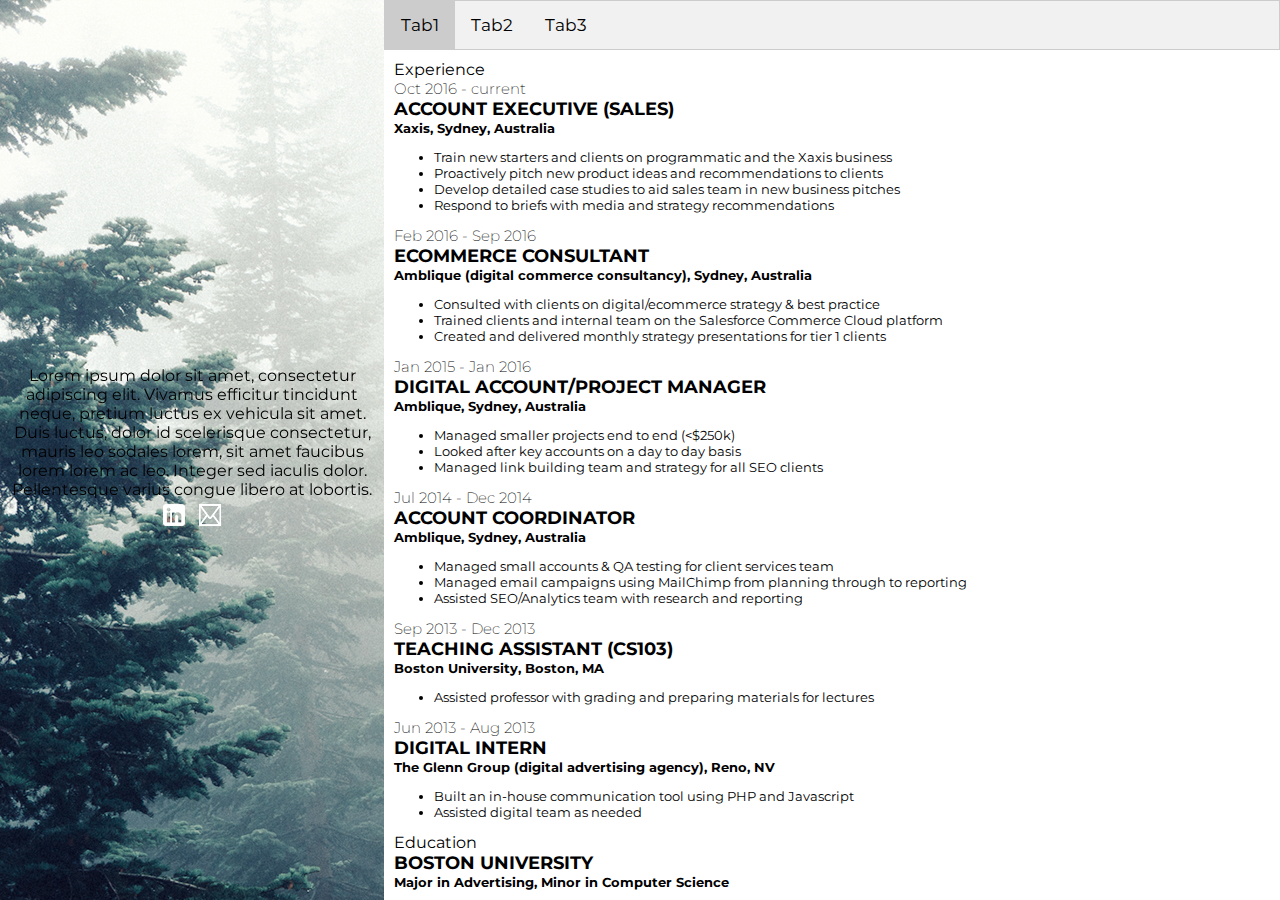
==== commit dcf466fa: "changed to real content" ====
--- a/index.html
+++ b/index.html
@@ -46,21 +46,105 @@
 
     <div id="resume" class="tabcontent">
 
-      Lorem ipsum dolor sit amet, consectetur adipiscing elit. Vivamus efficitur tincidunt neque, pretium luctus ex vehicula sit amet. Duis luctus, dolor id scelerisque consectetur, mauris leo sodales lorem, sit amet faucibus lorem lorem ac leo. Integer sed iaculis dolor. Pellentesque varius congue libero at lobortis. Nunc congue lobortis erat sed luctus. Nunc pretium mattis ligula, sed convallis ante luctus et. Nulla vel feugiat purus, vitae porta velit. Donec varius sed erat semper cursus. In ac consequat diam, vel vestibulum neque. Nam eget ultrices metus, sed scelerisque tortor. Etiam bibendum, tortor id malesuada dictum, dolor libero fermentum libero, a pharetra arcu diam et enim. Sed fringilla sem eget turpis fermentum euismod. Sed egestas lacus vitae lacus blandit viverra. Donec ultricies venenatis massa quis aliquet.
+      <div class="section group">
+          <span class="heading">Experience</span>
+        </div>
 
-      Praesent efficitur finibus enim eget consequat. Fusce quis sollicitudin arcu, ac mattis eros. Nullam sed eros risus. Ut rutrum neque et scelerisque ultricies. Sed ut dui sed nisl vestibulum gravida sed accumsan nibh. Ut ac efficitur orci, vitae suscipit nunc. Sed ac vulputate dui, vitae rhoncus velit.
+        <div class="section group">
+          <div class="col span_2_of_8">
+            <span class="date">Oct 2016 - current</span>
+          </div>
+          <div class="col span_6_of_8">
+            <h2>Account Executive (Sales)</h2>
+            <h3><a href="https://www.xaxis.com">Xaxis</a>, Sydney, Australia</h3>
+            <ul>
+              <li>Train new starters and clients on programmatic and the Xaxis business</li>
+              <li>Proactively pitch new product ideas and recommendations to clients</li>
+              <li>Develop detailed case studies to aid sales team in new business pitches</li>
+              <li>Respond to briefs with media and strategy recommendations</li>
+            </ul>
+          </div>
+        </div>
 
-      Integer massa nisl, hendrerit eu mattis condimentum, sagittis eget elit. Morbi sollicitudin est quis arcu suscipit, at dignissim est ornare. Aenean eu varius est, eu imperdiet purus. Ut volutpat condimentum tristique. Cras quis diam in nisl luctus interdum sit amet nec arcu. Aenean bibendum velit quam, nec blandit odio rhoncus a. Praesent sollicitudin odio nec dignissim posuere. Sed nec pellentesque eros. Aliquam erat volutpat. Pellentesque vel porttitor ligula, eu scelerisque libero. Sed nec tortor semper, laoreet nulla at, varius leo. Curabitur a metus vel quam vestibulum imperdiet a et tellus. Phasellus eu malesuada neque. Lorem ipsum dolor sit amet, consectetur adipiscing elit. Nullam eleifend purus lacus, ac tristique eros eleifend at.
+        <div class="section group">
+          <div class="col span_2_of_8">
+            <span class="date">Feb 2016 - Sep 2016</span>
+          </div>
+          <div class="col span_6_of_8">
+            <h2>Ecommerce Consultant</h2>
+            <h3><a href="http://amblique.com/">Amblique</a> (digital commerce consultancy), Sydney, Australia</h3>
+            <ul>
+              <li>Consulted with clients on digital/ecommerce strategy & best practice</li>
+              <li>Trained clients and internal team on the Salesforce Commerce Cloud platform</li>
+              <li>Created and delivered monthly strategy presentations for tier 1 clients</li>
+            </ul>
+          </div>
+        </div>
 
-      Vivamus posuere dapibus est nec blandit. Vestibulum non vulputate risus, quis consectetur sapien. Fusce a ante viverra erat cursus vulputate a et elit. Nunc finibus magna a arcu aliquam ornare. Integer dictum pellentesque turpis sit amet mattis. Pellentesque accumsan luctus justo. Ut commodo vulputate dignissim. Nullam pharetra ante at sem tristique, vel consequat massa maximus. Quisque tempor cursus nulla sit amet pretium. Vestibulum sed scelerisque sem.
+        <div class="section group">
+          <div class="col span_2_of_8">
+            <span class="date">Jan 2015 - Jan 2016</span>
+          </div>
+          <div class="col span_6_of_8">
+            <h2>Digital Account/Project Manager</h2>
+            <h3><a href="http://amblique.com/">Amblique</a>, Sydney, Australia</h3>
+            <ul>
+              <li>Managed smaller projects end to end (<$250k)</li>
+              <li>Looked after key accounts on a day to day basis</li>
+              <li>Managed link building team and strategy for all SEO clients</li>
+            </ul>
+          </div>
+        </div>
 
-      Fusce rhoncus ut felis eget laoreet. Suspendisse nec elit sit amet nisl posuere condimentum. Nam nec iaculis erat, ut ultricies tellus. Mauris tempus iaculis eros. Praesent lorem ante, faucibus eu mauris a, suscipit porta eros. In elementum at augue in mollis. Integer eleifend, arcu at cursus laoreet, neque metus condimentum ante, eu finibus lectus ex a quam.
+        <div class="section group">
+          <div class="col span_2_of_8">
+            <span class ="date">Jul 2014 - Dec 2014</span>
+          </div>
+          <div class="col span_6_of_8">
+            <h2>Account Coordinator</h2>
+            <h3><a href="http://amblique.com/">Amblique</a>, Sydney, Australia</h3>
+            <ul>
+              <li>Managed small accounts & QA testing for client services team</li>
+              <li>Managed email campaigns using MailChimp from planning through to reporting</li>
+              <li>Assisted SEO/Analytics team with research and reporting</li>
+            </ul>
+          </div>
+        </div>
 
-      Proin in tellus ac dui tristique efficitur at vitae augue. Mauris velit ante, rhoncus sed sagittis vel, vestibulum at urna. Aliquam tempor quam in purus lobortis dictum. Curabitur nec urna efficitur, aliquet purus sit amet, lobortis lorem. Proin efficitur laoreet nisl ac volutpat. Nam ultrices malesuada mi. Interdum et malesuada fames ac ante ipsum primis in faucibus. Integer ultrices ipsum vitae nibh pellentesque, eget dapibus risus accumsan.
+        <div class="section group">
+          <div class="col span_2_of_8">
+            <span class ="date">Sep 2013 - Dec 2013</span>
+          </div>
+          <div class="col span_6_of_8">
+            <h2>Teaching Assistant (CS103)</h2>
+            <h3>Boston University, Boston, MA</h3>
+            <ul>
+              <li>Assisted professor with grading and preparing materials for lectures</li>
+            </ul>
+          </div>
+        </div>
 
-      Nam urna arcu, consectetur at commodo ac, semper nec lorem. Vestibulum a molestie lacus. Phasellus mollis, erat non accumsan dapibus, sem dui euismod eros, eu congue sapien ex efficitur arcu. Nullam suscipit mauris et feugiat iaculis. Suspendisse et fringilla velit. Donec mollis scelerisque volutpat. Fusce pretium fermentum lorem commodo elementum. Vivamus lorem turpis, imperdiet sed turpis quis, semper imperdiet elit. Class aptent taciti sociosqu ad litora torquent per conubia nostra, per inceptos himenaeos. Class aptent taciti sociosqu ad litora torquent per conubia nostra, per inceptos himenaeos.
+        <div class="section group">
+          <div class="col span_2_of_8">
+            <span class ="date">Jun 2013 - Aug 2013 </span>
+          </div>
+          <div class="col span_6_of_8">
+            <h2>Digital Intern</h2>
+            <h3><a href="http://theglenngroup.com/">The Glenn Group</a> (digital advertising agency), Reno, NV</h3>
+            <ul>
+              <li>Built an in-house communication tool using PHP and Javascript</li>
+              <li>Assisted digital team as needed</li>
+            </ul>
+          </div>
+        </div>
 
-      Praesent in interdum magna. Suspendisse tincidunt nisi vitae ex interdum, eget fringilla lectus maximus. Aliquam erat volutpat. Integer porttitor eget eros sit amet malesuada. Proin non dui nibh. Aliquam tortor ante, rhoncus sit amet massa eget, ultricies vestibulum lacus. Aenean vulputate nisi eget nunc rhoncus feugiat. Curabitur ut condimentum lectus, quis laoreet nisi. Nullam gravida a sem elementum fermentum. Fusce consectetur et tortor non condimentum. Duis maximus eros nec massa ultricies consequat. In commodo ac nunc ac consectetur. Sed pharetra dolor eget lorem imperdiet, sit amet congue enim posuere. Vestibulum venenatis felis leo. Interdum et malesuada fames ac ante ipsum primis in faucibus.
+         <div class="section group">
+          <span class="heading">Education</span>
+          <div class="col span_8_of_8">
+            <h2>Boston University</h2>
+            <h3>Major in Advertising, Minor in Computer Science</h3>
+          </div>
+        </div>
 
     </div>
 
--- a/css/style.css
+++ b/css/style.css
@@ -61,6 +61,10 @@
 		margin: 10px;
 	}
 
+	img {
+		margin: 5px;
+	}
+
 	.logo-linkedin {
 		height:22px;
 		width:22px;
@@ -105,4 +109,8 @@
 			width:44px;
 
 		}
+
+		img {
+			margin:7px;
+		}
 	}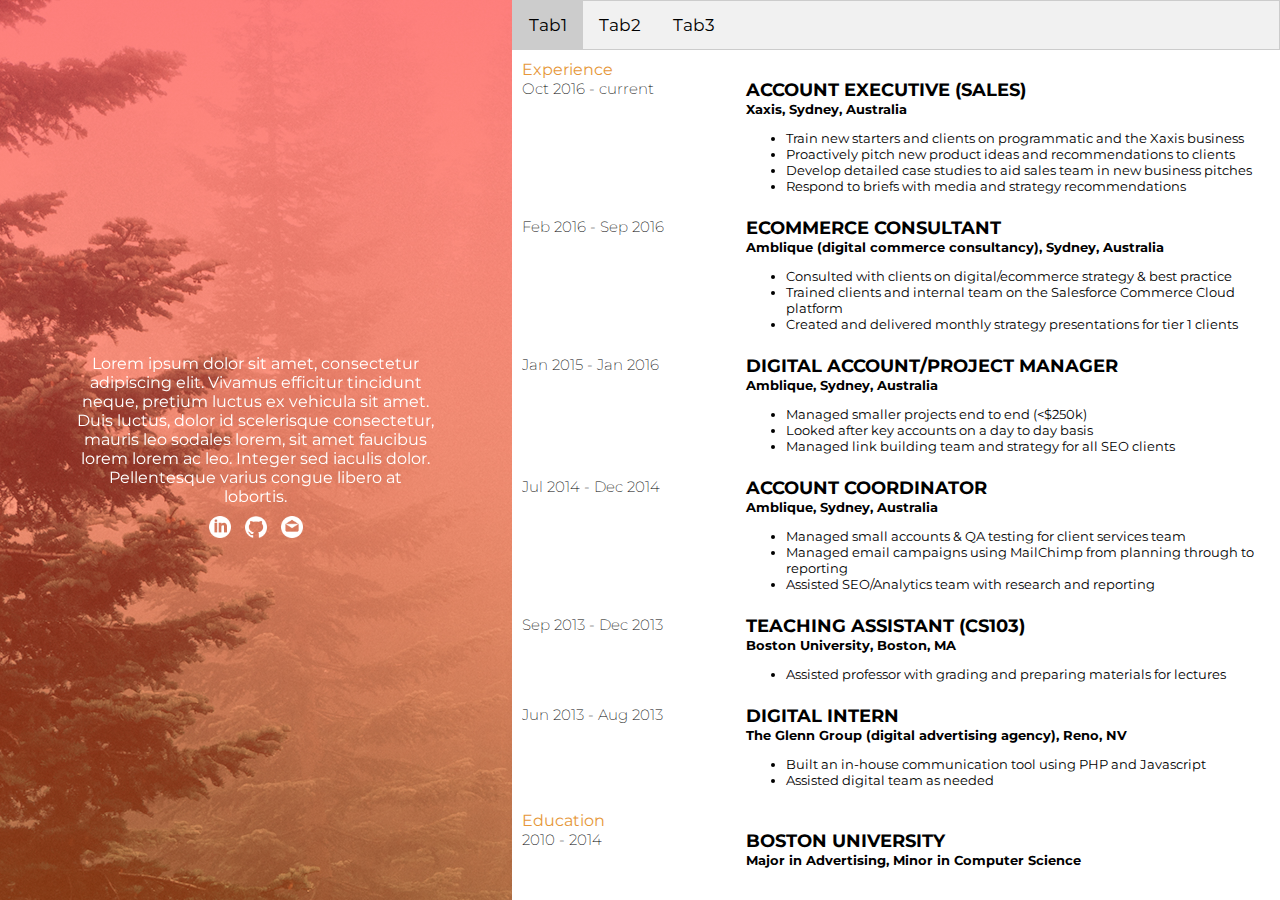
==== commit cec0fe04: "testing parallax" ====
--- a/index.html
+++ b/index.html
@@ -22,17 +22,10 @@
     <div class="fixed-content-left">
       <div class="summary-centre-left">
        Lorem ipsum dolor sit amet, consectetur adipiscing elit. Vivamus efficitur tincidunt neque, pretium luctus ex vehicula sit amet. Duis luctus, dolor id scelerisque consectetur, mauris leo sodales lorem, sit amet faucibus lorem lorem ac leo. Integer sed iaculis dolor. Pellentesque varius congue libero at lobortis.
-       <div class="logos-left">
-
-         <a href="#">
-           <img src="logos/linkedin.png" class="logo-linkedin">
-         </a>
-
-
-         <a href="#">
-           <img src="logos/email.png" class="logo-mail">
-         </a>
-
+       <div>
+         <a href="#"><img src="logos/linkedin.png" class="logo"></a>
+         <a href="#"><img src="logos/github.png" class="logo"></a>
+         <a href="#"><img src="logos/email.png" class="logo"></a>
        </div>
      </div>
    </div>
@@ -46,116 +39,107 @@
 
     <div id="resume" class="tabcontent">
 
-      <div class="section group">
-          <span class="heading">Experience</span>
+      <div class="heading">Experience</div>
+
+      <div class="row">
+        <div class="col1">
+          <span class="date">Oct 2016 - current</span>
         </div>
+        <div class="col2">
+          <h2>Account Executive (Sales)</h2>
+          <h3><a href="https://www.xaxis.com">Xaxis</a>, Sydney, Australia</h3>
+          <ul>
+            <li>Train new starters and clients on programmatic and the Xaxis business</li>
+            <li>Proactively pitch new product ideas and recommendations to clients</li>
+            <li>Develop detailed case studies to aid sales team in new business pitches</li>
+            <li>Respond to briefs with media and strategy recommendations</li>
+          </ul>
+        </div>
+      </div>
+      <div class="row">
+        <div class="col1">
+          <span class="date">Feb 2016 - Sep 2016</span>
+        </div>
+        <div class="col2">
+          <h2>Ecommerce Consultant</h2>
+          <h3><a href="http://amblique.com/">Amblique</a> (digital commerce consultancy), Sydney, Australia</h3>
+          <ul>
+            <li>Consulted with clients on digital/ecommerce strategy & best practice</li>
+            <li>Trained clients and internal team on the Salesforce Commerce Cloud platform</li>
+            <li>Created and delivered monthly strategy presentations for tier 1 clients</li>
+          </ul>
+        </div>
+      </div>
+      <div class="row">
+        <div class="col1">
+          <span class="date">Jan 2015 - Jan 2016</span>
+        </div>
+        <div class="col2">
+          <h2>Digital Account/Project Manager</h2>
+          <h3><a href="http://amblique.com/">Amblique</a>, Sydney, Australia</h3>
+          <ul>
+            <li>Managed smaller projects end to end (<$250k)</li>
+            <li>Looked after key accounts on a day to day basis</li>
+            <li>Managed link building team and strategy for all SEO clients</li>
+          </ul>
+        </div>
+      </div>
+      <div class="row">
+        <div class="col1">
+          <span class ="date">Jul 2014 - Dec 2014</span>
+        </div>
+        <div class="col2">
+          <h2>Account Coordinator</h2>
+          <h3><a href="http://amblique.com/">Amblique</a>, Sydney, Australia</h3>
+          <ul>
+            <li>Managed small accounts & QA testing for client services team</li>
+            <li>Managed email campaigns using MailChimp from planning through to reporting</li>
+            <li>Assisted SEO/Analytics team with research and reporting</li>
+          </ul>
+        </div>
+      </div>
+      <div class="row">
+        <div class="col1">
+          <span class ="date">Sep 2013 - Dec 2013</span>
+        </div>
+        <div class="col2">
+          <h2>Teaching Assistant (CS103)</h2>
+          <h3>Boston University, Boston, MA</h3>
+          <ul>
+            <li>Assisted professor with grading and preparing materials for lectures</li>
+          </ul>
+        </div>
+      </div>
+      <div class="row">
+        <div class="col1">
+          <span class ="date">Jun 2013 - Aug 2013</span>
+        </div>
+        <div class="col2">
+          <h2>Digital Intern</h2>
+          <h3><a href="http://theglenngroup.com/">The Glenn Group</a> (digital advertising agency), Reno, NV</h3>
+          <ul>
+            <li>Built an in-house communication tool using PHP and Javascript</li>
+            <li>Assisted digital team as needed</li>
+          </ul>
+        </div>
+      </div>
 
-        <div class="section group">
-          <div class="col span_2_of_8">
-            <span class="date">Oct 2016 - current</span>
-          </div>
-          <div class="col span_6_of_8">
-            <h2>Account Executive (Sales)</h2>
-            <h3><a href="https://www.xaxis.com">Xaxis</a>, Sydney, Australia</h3>
-            <ul>
-              <li>Train new starters and clients on programmatic and the Xaxis business</li>
-              <li>Proactively pitch new product ideas and recommendations to clients</li>
-              <li>Develop detailed case studies to aid sales team in new business pitches</li>
-              <li>Respond to briefs with media and strategy recommendations</li>
-            </ul>
-          </div>
+      <div class="heading">Education</div>
+      <div class="row">
+        <div class="col1">
+          <span class ="date">2010 - 2014</span>
         </div>
-
-        <div class="section group">
-          <div class="col span_2_of_8">
-            <span class="date">Feb 2016 - Sep 2016</span>
-          </div>
-          <div class="col span_6_of_8">
-            <h2>Ecommerce Consultant</h2>
-            <h3><a href="http://amblique.com/">Amblique</a> (digital commerce consultancy), Sydney, Australia</h3>
-            <ul>
-              <li>Consulted with clients on digital/ecommerce strategy & best practice</li>
-              <li>Trained clients and internal team on the Salesforce Commerce Cloud platform</li>
-              <li>Created and delivered monthly strategy presentations for tier 1 clients</li>
-            </ul>
-          </div>
+        <div class="col2">
+          <h2>Boston University</h2>
+          <h3>Major in Advertising, Minor in Computer Science</h3>
         </div>
-
-        <div class="section group">
-          <div class="col span_2_of_8">
-            <span class="date">Jan 2015 - Jan 2016</span>
-          </div>
-          <div class="col span_6_of_8">
-            <h2>Digital Account/Project Manager</h2>
-            <h3><a href="http://amblique.com/">Amblique</a>, Sydney, Australia</h3>
-            <ul>
-              <li>Managed smaller projects end to end (<$250k)</li>
-              <li>Looked after key accounts on a day to day basis</li>
-              <li>Managed link building team and strategy for all SEO clients</li>
-            </ul>
-          </div>
-        </div>
-
-        <div class="section group">
-          <div class="col span_2_of_8">
-            <span class ="date">Jul 2014 - Dec 2014</span>
-          </div>
-          <div class="col span_6_of_8">
-            <h2>Account Coordinator</h2>
-            <h3><a href="http://amblique.com/">Amblique</a>, Sydney, Australia</h3>
-            <ul>
-              <li>Managed small accounts & QA testing for client services team</li>
-              <li>Managed email campaigns using MailChimp from planning through to reporting</li>
-              <li>Assisted SEO/Analytics team with research and reporting</li>
-            </ul>
-          </div>
-        </div>
-
-        <div class="section group">
-          <div class="col span_2_of_8">
-            <span class ="date">Sep 2013 - Dec 2013</span>
-          </div>
-          <div class="col span_6_of_8">
-            <h2>Teaching Assistant (CS103)</h2>
-            <h3>Boston University, Boston, MA</h3>
-            <ul>
-              <li>Assisted professor with grading and preparing materials for lectures</li>
-            </ul>
-          </div>
-        </div>
-
-        <div class="section group">
-          <div class="col span_2_of_8">
-            <span class ="date">Jun 2013 - Aug 2013 </span>
-          </div>
-          <div class="col span_6_of_8">
-            <h2>Digital Intern</h2>
-            <h3><a href="http://theglenngroup.com/">The Glenn Group</a> (digital advertising agency), Reno, NV</h3>
-            <ul>
-              <li>Built an in-house communication tool using PHP and Javascript</li>
-              <li>Assisted digital team as needed</li>
-            </ul>
-          </div>
-        </div>
-
-         <div class="section group">
-          <span class="heading">Education</span>
-          <div class="col span_8_of_8">
-            <h2>Boston University</h2>
-            <h3>Major in Advertising, Minor in Computer Science</h3>
-          </div>
-        </div>
-
+      </div>
     </div>
 
     <div id="social" class="tabcontent">
-      <h3>Tab2</h3>
-      <p>social is the capital of France.</p> 
     </div>
 
     <div id="about" class="tabcontent">
-      <h3>Tab3</h3>
-      <p>about is the capital of Japan.</p>
     </div>
   </div>
 
@@ -185,5 +169,5 @@
     document.getElementById(cityName).style.display = "block";
     evt.currentTarget.className += " active";
   }
-</script>
+  </script>
 </body>--- a/css/style.css
+++ b/css/style.css
@@ -9,6 +9,44 @@
 	body {
 		font-family: 'Montserrat', sans-serif;
 		margin:0;
+	}
+
+	.fixed-content-left {			
+		position: fixed; 
+		height: 100vh;
+		width: 40%;
+		background-image: url('forest.jpg'); /* fallback */
+		background-image: linear-gradient(rgba(255,0,0,0.5),rgba(255,100,10,0.5)), url('forest.jpg');
+		display: flex;
+		align-items: center;
+	}
+
+	.content-right {
+		float: right;
+		width: 60%;
+	}
+
+	.summary-centre-left {
+		text-align: center;
+		max-width: 70%;
+		color: white;
+		margin: auto;
+	}
+
+	.col1 {
+		float: left;
+		width: 30%;
+	}
+
+	.col2 {
+		float: left;
+		width: 70%;
+	}
+
+	.row {
+		/*background-color: orange;*/
+		overflow: auto;
+		margin-bottom: 10px;
 	}
 
 	h2 {
@@ -27,6 +65,7 @@
 	span.date {
 		font-weight: 200;
 		font-size: 15px;
+		margin-top: 10px;
 	}
 
 	ul {
@@ -38,43 +77,32 @@
 		text-decoration: none;
 	}
 
-	a:hover {
+	a:hover,.heading {
 		color: #E69739;
 	}
 
-	.fixed-content-left {			
-		position: fixed; 
-		height: 100vh;
-		width: 30%;
-		background-image: url('forest.jpg');
-		display: flex;
-		align-items: center;
+	img {
+		margin: 10px 5px 5px 5px;
 	}
 
-	.content-right {
-		float: right;
-		width: 70%;
+	img:hover {
+		border-radius: 55%;
+		background: #E69739;
 	}
 
-	.summary-centre-left {
-		text-align: center;
-		margin: 10px;
-	}
-
-	img {
-		margin: 5px;
-	}
-
-	.logo-linkedin {
+	.logo {
 		height:22px;
 		width:22px;
 
 	}
 
-	.logo-mail {
-		height:22px;
-		width:22px;
-
+	@media only screen and (max-width: 1100px) {
+		.col1 {
+			width:100%;
+		}
+		.col2 {
+			width:100%;
+		}
 	}
 
 	@media only screen and (max-width: 768px) {
@@ -84,6 +112,7 @@
 			height: 40vh;
 			width: 100%;
 			background-image: url('forest.jpg');
+			background-image: linear-gradient(rgba(255,0,0,0.5),rgba(255,100,10,0.5)), url('forest.jpg');
 		}
 		
 		.content-right {
@@ -98,19 +127,12 @@
 	}
 
 	@media only screen and (max-width: 480px) {
-		.logo-linkedin {
+		.logo {
 			height:44px;
 			width:44px;
-
-		}
-
-		.logo-mail {
-			height:44px;
-			width:44px;
-
 		}
 
 		img {
-			margin:7px;
+			margin:14px 7px 7px 7px;
 		}
 	}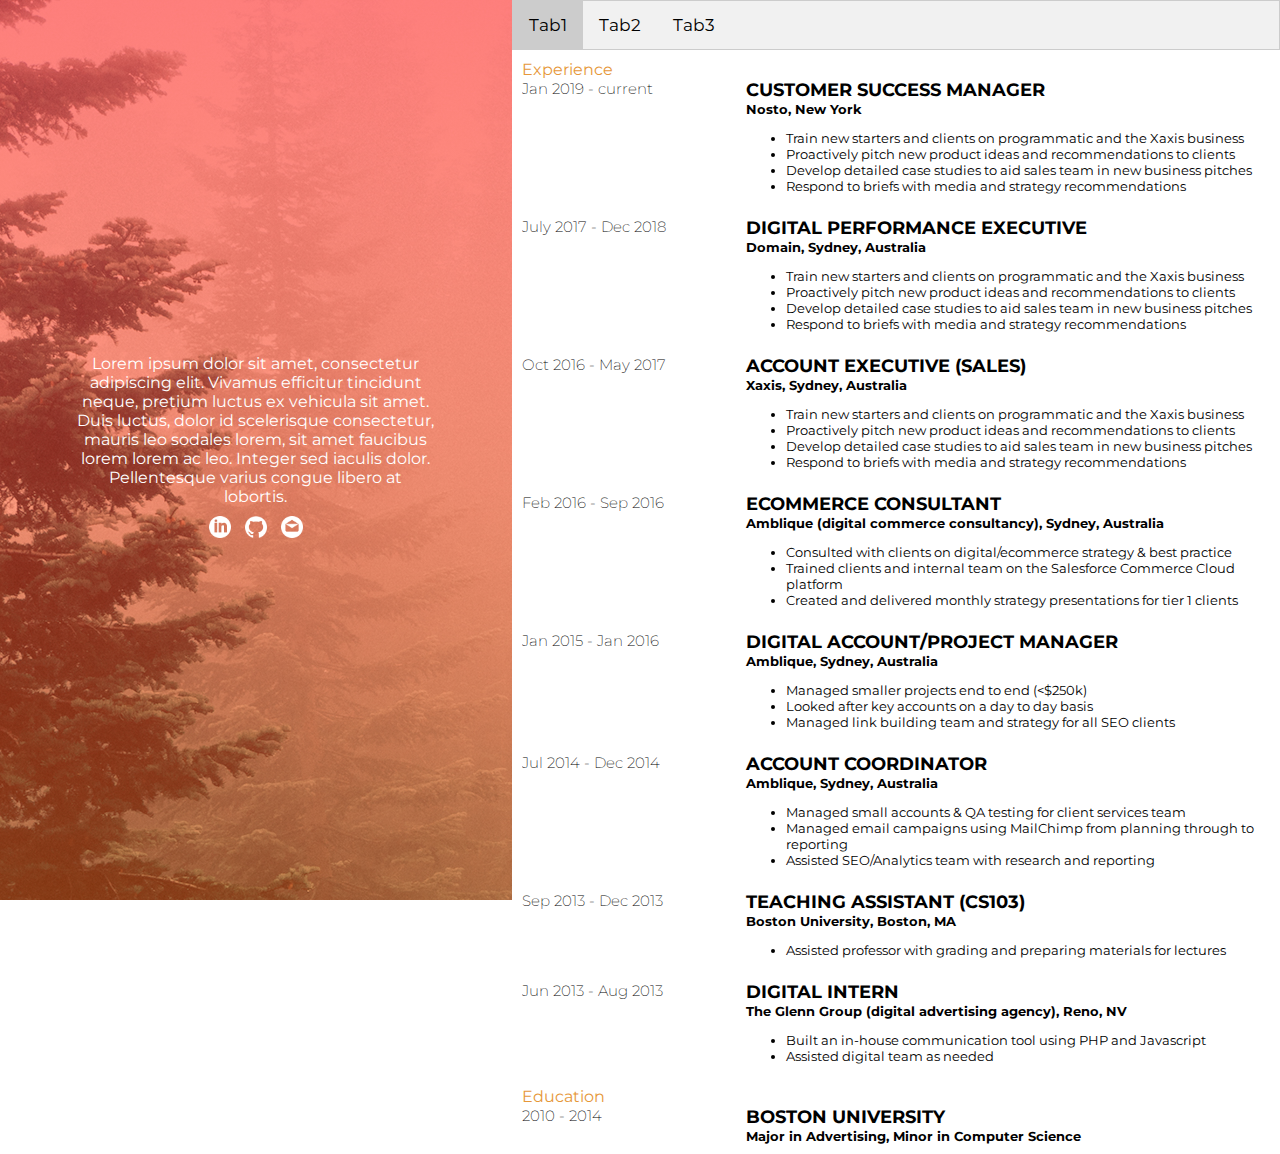
==== commit db0dafff: "added 2 most recent positions" ====
--- a/index.html
+++ b/index.html
@@ -33,17 +33,46 @@
    <div class="content-right">
     <ul class="tab">
       <li><a href="javascript:void(0)" class="tablinks" onclick="openCity(event, 'resume')" id="defaultOpen">Tab1</a></li>
-      <li><a href="javascript:void(0)" class="tablinks" onclick="openCity(event, 'social')">Tab2</a></li>
+      <li><a href="javascript:void(0)" class="tablinks" onclick="openCity(event, 'work')">Tab2</a></li>
       <li><a href="javascript:void(0)" class="tablinks" onclick="openCity(event, 'about')">Tab3</a></li>
     </ul>
 
     <div id="resume" class="tabcontent">
 
       <div class="heading">Experience</div>
-
-      <div class="row">
-        <div class="col1">
-          <span class="date">Oct 2016 - current</span>
+      <div class="row">
+        <div class="col1">
+          <span class="date">Jan 2019 - current</span>
+        </div>
+        <div class="col2">
+          <h2>Customer Success Manager</h2>
+          <h3><a href="https://www.nosto.com">Nosto</a>, New York</h3>
+          <ul>
+            <li>Train new starters and clients on programmatic and the Xaxis business</li>
+            <li>Proactively pitch new product ideas and recommendations to clients</li>
+            <li>Develop detailed case studies to aid sales team in new business pitches</li>
+            <li>Respond to briefs with media and strategy recommendations</li>
+          </ul>
+        </div>
+      </div>
+      <div class="row">
+        <div class="col1">
+          <span class="date">July 2017 - Dec 2018</span>
+        </div>
+        <div class="col2">
+          <h2>Digital Performance Executive</h2>
+          <h3><a href="https://www.domain.com.au">Domain</a>, Sydney, Australia</h3>
+          <ul>
+            <li>Train new starters and clients on programmatic and the Xaxis business</li>
+            <li>Proactively pitch new product ideas and recommendations to clients</li>
+            <li>Develop detailed case studies to aid sales team in new business pitches</li>
+            <li>Respond to briefs with media and strategy recommendations</li>
+          </ul>
+        </div>
+      </div>
+      <div class="row">
+        <div class="col1">
+          <span class="date">Oct 2016 - May 2017</span>
         </div>
         <div class="col2">
           <h2>Account Executive (Sales)</h2>
@@ -170,4 +199,4 @@
     evt.currentTarget.className += " active";
   }
   </script>
-</body>+</body>
--- a/css/style.css
+++ b/css/style.css
@@ -135,4 +135,4 @@
 		img {
 			margin:14px 7px 7px 7px;
 		}
-	}+	}
